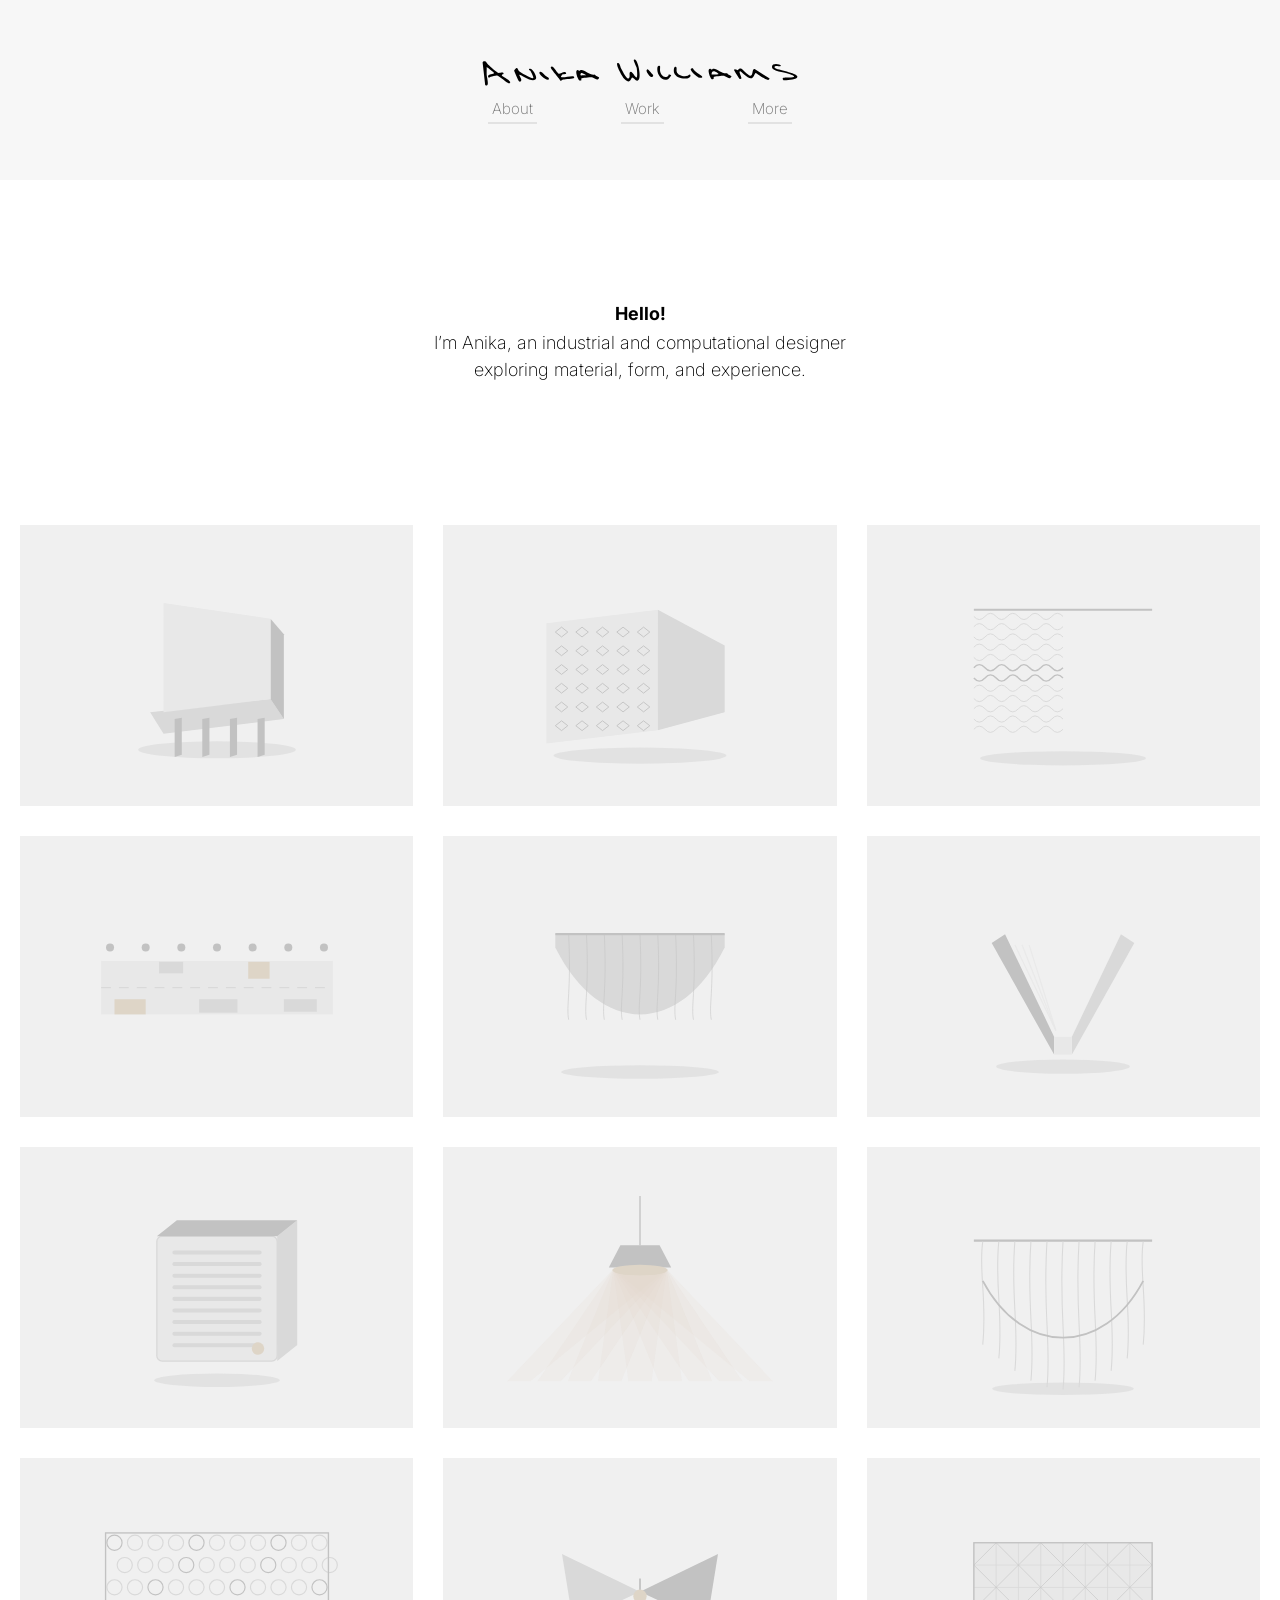
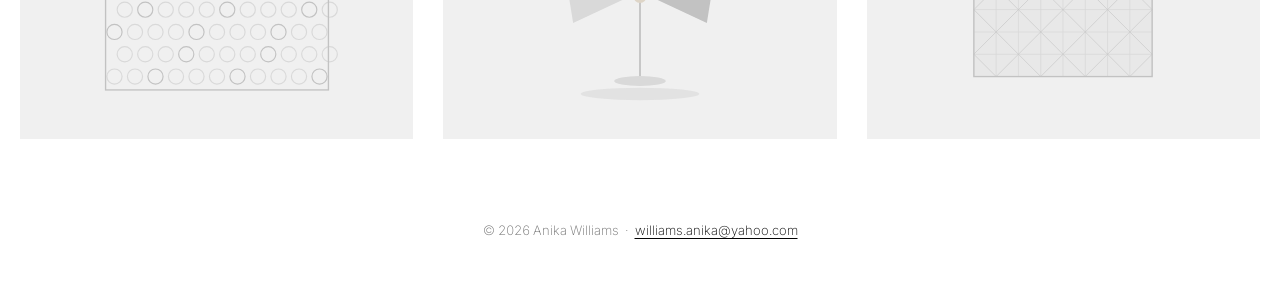
==== work-page/index.html @ f15adb22 "Baseline: portfolio, layout study, shared agent notes work-page/  the portfolio: home, work, about, " ====
<!doctype html>
<html lang="en-US">
<head>
<meta charset="utf-8">
<meta name="viewport" content="width=device-width, initial-scale=1">
<title>Anika Williams — Industrial &amp; Computational Designer</title>
<meta name="description" content="Industrial and computational design by Anika Williams — folded sheet metal, auxetic structures, textile formwork and cast material studies.">
<link rel="canonical" href="https://anikawilliams.com/">
<meta property="og:title" content="Anika Williams — Industrial &amp; Computational Designer">
<meta property="og:description" content="Industrial and computational design exploring material, form, and experience.">
<meta property="og:url" content="https://anikawilliams.com/">
<meta property="og:type" content="website">
<meta name="twitter:card" content="summary">
<link rel="icon" href="data:image/svg+xml,%3Csvg xmlns='http://www.w3.org/2000/svg' viewBox='0 0 32 32'%3E%3Crect width='32' height='32' fill='%23F7F7F7'/%3E%3Ctext x='16' y='22' font-family='Helvetica,Arial' font-size='16' font-weight='200' text-anchor='middle' fill='%23020202'%3EA%3C/text%3E%3C/svg%3E">
<link rel="preconnect" href="https://fonts.googleapis.com">
<link rel="preconnect" href="https://fonts.gstatic.com" crossorigin>
<link rel="stylesheet" href="https://fonts.googleapis.com/css2?family=Inter:wght@200;500;700;900&display=swap">
<link rel="stylesheet" href="styles.css">
</head>
<body>

<a class="skip" href="#doc">Skip to content</a>

<header class="masthead">
  <a class="wordmark" href="index.html"><img src="assets/anika-williams-handwritten.svg" alt="Anika Williams" width="610" height="56" decoding="async"></a>
  <nav class="mainnav" aria-label="Primary">
    <a href="about.html">About</a>
    <a href="work.html">Work</a>
    <a href="more.html">More</a>
  </nav>
</header>

<main id="doc" tabindex="-1">
  <h1 class="vh">Anika Williams — industrial and computational designer</h1>

  <section class="home-intro">
    <p class="greeting">Hello!</p>
    <p>I&rsquo;m Anika, an industrial and computational designer exploring
       material, form, and experience.</p>
  </section>

  <!-- Tile art is generated placeholder geometry, so alt is empty by design:
       it depicts nothing real. When real photography lands, write alt that
       describes the photograph and drop the aria-label on the link. -->
  <ul class="grid" id="work" role="list">

    <li class="tile"><figure>
      <a href="project.html?p=sheet-metal-chair" aria-label="Sheet Metal Chair — Furniture">
        <img src="assets/sheet-metal-chair.svg" alt="" width="884" height="630" decoding="async">
      </a>
      <figcaption><h2 class="t">Sheet Metal Chair</h2><span class="c">Furniture</span></figcaption>
    </figure></li>

    <li class="tile"><figure>
      <a href="project.html?p=deployable-chair" aria-label="Deployable Chair — Thesis">
        <img src="assets/deployable-chair.svg" alt="" width="884" height="630" decoding="async">
      </a>
      <figcaption><h2 class="t">Deployable Chair</h2><span class="c">Thesis</span></figcaption>
    </figure></li>

    <li class="tile"><figure>
      <a href="project.html?p=wave-bend-chair" aria-label="Wave Bend Chair — Material study">
        <img src="assets/wave-bend-chair.svg" alt="" width="884" height="630" decoding="async">
      </a>
      <figcaption><h2 class="t">Wave Bend Chair</h2><span class="c">Material study</span></figcaption>
    </figure></li>

    <li class="tile"><figure>
      <a href="project.html?p=g-street" aria-label="G Street Installation — Urban research">
        <img src="assets/g-street.svg" alt="" width="884" height="630" loading="lazy" decoding="async">
      </a>
      <figcaption><h2 class="t">G Street Installation</h2><span class="c">Urban research</span></figcaption>
    </figure></li>

    <li class="tile"><figure>
      <a href="project.html?p=tensile-casting" aria-label="Tensile Textile Casting — Material study">
        <img src="assets/tensile-casting.svg" alt="" width="884" height="630" loading="lazy" decoding="async">
      </a>
      <figcaption><h2 class="t">Tensile Textile Casting</h2><span class="c">Material study</span></figcaption>
    </figure></li>

    <li class="tile"><figure>
      <a href="project.html?p=magazine-holder" aria-label="Magazine Holder — Object">
        <img src="assets/magazine-holder.svg" alt="" width="884" height="630" loading="lazy" decoding="async">
      </a>
      <figcaption><h2 class="t">Magazine Holder</h2><span class="c">Object</span></figcaption>
    </figure></li>

    <li class="tile"><figure>
      <a href="project.html?p=amplifier-case" aria-label="Amplifier Case — Product">
        <img src="assets/amplifier-case.svg" alt="" width="884" height="630" loading="lazy" decoding="async">
      </a>
      <figcaption><h2 class="t">Amplifier Case</h2><span class="c">Product</span></figcaption>
    </figure></li>

    <li class="tile"><figure>
      <a href="project.html?p=san-giovanni" aria-label="San Giovanni Lighting — Lighting">
        <img src="assets/san-giovanni.svg" alt="" width="884" height="630" loading="lazy" decoding="async">
      </a>
      <figcaption><h2 class="t">San Giovanni Lighting</h2><span class="c">Lighting</span></figcaption>
    </figure></li>

    <li class="tile"><figure>
      <a href="project.html?p=textile-formwork" aria-label="Textile Formwork — Material study">
        <img src="assets/textile-formwork.svg" alt="" width="884" height="630" loading="lazy" decoding="async">
      </a>
      <figcaption><h2 class="t">Textile Formwork</h2><span class="c">Material study</span></figcaption>
    </figure></li>

    <li class="tile"><figure>
      <a href="project.html?p=lattice" aria-label="Lattice — Computational">
        <img src="assets/lattice.svg" alt="" width="884" height="630" loading="lazy" decoding="async">
      </a>
      <figcaption><h2 class="t">Lattice</h2><span class="c">Computational</span></figcaption>
    </figure></li>

    <li class="tile"><figure>
      <a href="project.html?p=butterfly-lamp" aria-label="Butterfly Lamp — Lighting">
        <img src="assets/butterfly-lamp.svg" alt="" width="884" height="630" loading="lazy" decoding="async">
      </a>
      <figcaption><h2 class="t">Butterfly Lamp</h2><span class="c">Lighting</span></figcaption>
    </figure></li>

    <li class="tile"><figure>
      <a href="project.html?p=origami" aria-label="Origami Studies — Folding">
        <img src="assets/origami.svg" alt="" width="884" height="630" loading="lazy" decoding="async">
      </a>
      <figcaption><h2 class="t">Origami Studies</h2><span class="c">Folding</span></figcaption>
    </figure></li>

  </ul>
</main>

<footer class="foot">
  <p>&copy; 2026 Anika Williams &nbsp;·&nbsp; <a href="mailto:williams.anika@yahoo.com">williams.anika@yahoo.com</a></p>
</footer>

</body>
</html>
---- work-page/styles.css ----
/* ===========================================================
   Anika Williams — portfolio styles.
   Covers the work index, the about page, project/more/404.
   Geometry and type are reproduced from live measurement of
   the reference site; markup and styles are written from scratch.

   Two grids are in play, and they are not the same:
     work index — 3 columns, 30px gutter, tiles at 1.4:1
     about      — 6 columns, 20px gutter
   =========================================================== */

:root {
  --band:        #F7F7F7;
  --page:        #FFFFFF;
  --ink:         #020202;
  --ink-body:    #292A2C;   /* measured body/heading colour, rgb(41,42,44) */

  /* Reference measures #727272, which is 4.49:1 on the band — just under
     WCAG AA. #707070 is 4.62:1 and visually indistinguishable at 15px.
     This is the ONE deliberate deviation from the measured reference. */
  --ink-idle:    #707070;

  --rule-idle:   #E2E2E2;   /* measured: 2px solid rgb(226,226,226) */
  --tile-ground: #F0F0F0;

  /* 0.58 is the floor at which white 14px text clears 4.5:1 over the
     lightest tile ground (#F0F0F0). Do not lighten without re-checking. */
  --veil:        rgba(24, 24, 24, 0.58);
  --veil-ink:    #FFFFFF;

  --band-h:      180px;
  --gutter:      30px;
  --margin:      20px;
  --mark-w:      318px;     /* signature width; height follows at 10.82:1 */
  --ratio:       1.4;       /* measured 441.59 x 315.42 = 1.4000 exactly */

  --font: neue-haas-unica, Inter, "Helvetica Neue", Helvetica, Arial, sans-serif;

  --ease: cubic-bezier(0.165, 0.84, 0.44, 1);   /* ease-out-quart */
  --dur:  0.3s;

  --z-skip: 100;

  color-scheme: light;
}

* { box-sizing: border-box; }

html { -webkit-text-size-adjust: 100%; }

body {
  margin: 0;
  background: var(--page);
  color: var(--ink);
  font-family: var(--font);
  font-weight: 200;
  -webkit-font-smoothing: antialiased;
  -moz-osx-font-smoothing: grayscale;
}

.vh {
  position: absolute;
  width: 1px; height: 1px;
  margin: -1px; padding: 0; border: 0;
  overflow: hidden;
  clip-path: inset(50%);
  white-space: nowrap;
}

.skip {
  position: absolute;
  left: -9999px;
  z-index: var(--z-skip);
  padding: 0.75rem 1rem;
  background: var(--ink);
  color: #FFF;
  font-size: 14px;
}
.skip:focus { left: var(--margin); top: var(--margin); }

a:focus-visible,
button:focus-visible {
  outline: 2px solid var(--ink);
  outline-offset: 3px;
}
.skip:focus-visible { outline: 2px solid #FFF; outline-offset: -6px; }

/* ---------- masthead ---------- */

.masthead {
  height: var(--band-h);
  background: var(--band);
  /* 58 not 64: the cropped signature stands 29.4px tall against the old
     wordmark's 23, so the top padding gives back the difference and the nav
     stays on the y it was measured at. */
  padding: 58px var(--margin) 0;
  text-align: center;
}

/* Handwritten signature. The source file ships a 0 830 864 60 viewBox whose
   ink only spans x 42.6-647.0 — 43 units of padding on the left against 217
   on the right. A box centred on the page therefore looked ~41px off to the
   left. The local copy is cropped to the ink (viewBox 39.63 833.36 610.41
   56.43, ratio 10.82), so centring the box now centres the signature.
   -uncropped.svg keeps the file exactly as fetched.

   The width constraint lives on the link, not the image: an inline-block
   shrink-wraps to its content's *intrinsic* width and a min()/percentage on
   the child never feeds back into that, which left a full-width link holding
   a narrower image, off-centre inside it. */
.wordmark {
  display: inline-block;
  width: min(var(--mark-w), 100%);
  /* If the SVG fails to load, the alt text is what renders. Without these it
     fell back to default link blue at the UA's default size and overflowed
     the box. */
  color: var(--ink);
  font-size: 20px;
  font-weight: 200;
  letter-spacing: 1.5px;
  text-decoration: none;
  transition: opacity var(--dur) var(--ease);
}
.wordmark img {
  display: block;
  width: 100%;
  height: auto;
}
.wordmark:hover { opacity: 0.62; }

.mainnav {
  /* 7 not 10: the links carry 3px of top padding to reach a 24px target,
     so the text still lands on its measured y. */
  margin-top: 7px;
  display: flex;
  flex-wrap: wrap;
  justify-content: center;
  gap: 12px 84px;
}

.mainnav a {
  display: inline-block;
  padding: 3px 4px 6px;   /* 24px tall — WCAG 2.5.8 minimum target */
  font-size: 15px;
  font-weight: 200;
  line-height: 1;
  color: var(--ink-idle);
  text-decoration: none;
  border-bottom: 2px solid var(--rule-idle);
  transition: color var(--dur) var(--ease),
              border-color var(--dur) var(--ease);
}
.mainnav a:hover { color: var(--ink); border-bottom-color: var(--ink-idle); }
.mainnav a[aria-current="page"] {
  color: var(--ink);
  border-bottom-color: var(--ink);
}

/* ---------- grid ---------- */

.grid {
  display: grid;
  grid-template-columns: repeat(3, 1fr);
  gap: var(--gutter);
  max-width: 2200px;
  margin: 0 auto;
  padding: var(--gutter) var(--margin);
  list-style: none;
}

@media (max-width: 1023.98px) { .grid { grid-template-columns: repeat(2, 1fr); } }
@media (max-width: 639.98px)  {
  .grid { grid-template-columns: 1fr; }
  .masthead { height: auto; padding-top: 48px; padding-bottom: 36px; }
  .mainnav { gap: 40px; }
}

.tile figure {
  position: relative;
  margin: 0;
}

.tile a {
  display: block;
  position: relative;
  overflow: hidden;
  aspect-ratio: var(--ratio);
  background: var(--tile-ground);
  text-decoration: none;
}

.tile img {
  display: block;
  width: 100%;
  height: 100%;
  object-fit: cover;
  transform: scale(1);
  transition: transform 0.62s var(--ease);
}

.tile figure:hover img,
.tile a:focus-visible img { transform: scale(1.045); }

/* Caption is a sibling of the link (valid <figure> content model), laid
   over it. pointer-events:none keeps the whole tile clickable. */
.tile figcaption {
  position: absolute;
  inset: 0;
  display: flex;
  flex-direction: column;
  align-items: center;
  justify-content: center;
  gap: 6px;
  padding: 1.25rem;
  text-align: center;
  overflow: hidden;
  background: var(--veil);
  color: var(--veil-ink);
  opacity: 0;
  pointer-events: none;
  transition: opacity var(--dur) var(--ease);
}

.tile figure:hover figcaption,
.tile a:focus-visible + figcaption { opacity: 1; }

.tile .t,
.tile .c {
  transform: translateY(30px);
  transition: transform var(--dur) var(--ease);
}
.tile figure:hover .t,
.tile figure:hover .c,
.tile a:focus-visible + figcaption .t,
.tile a:focus-visible + figcaption .c { transform: none; }

.tile .t {
  margin: 0;
  font-size: 21px;
  font-weight: 200;
  line-height: 1.15;
  letter-spacing: 0.4px;
  text-wrap: balance;
}
/* Full white, separated from the title by size not opacity — dimming it
   was what pushed contrast under the floor. */
.tile .c {
  font-size: 14px;
  font-weight: 200;
  line-height: 1.3;
  color: var(--veil-ink);
}

/* ---------- captions must not depend on hover alone ----------
   Two triggers. (hover:none) covers touch, but a hybrid laptop reports
   hover:hover and never matches it, and a narrow desktop window collapses
   the grid to one column while the names stay locked behind a pointer.
   Either way the visitor gets unlabelled grey rectangles, so coarse pointers
   and narrow viewports both fall back to static captions. */

@media (hover: none), (pointer: coarse), (max-width: 639.98px) {
  .tile figcaption {
    position: static;
    opacity: 1;
    background: none;
    color: var(--ink);
    align-items: flex-start;
    text-align: left;
    padding: 10px 2px 0;
    gap: 2px;
  }
  .tile .t, .tile .c { transform: none; }
  .tile .t { font-size: 17px; }
  .tile .c { font-size: 13px; color: var(--ink-idle); }
  .tile img { transform: none; }
}

/* ---------- more ----------
   A dense image wall under titled sections. Measured from the reference:
   H1 53px/900 on a 66px line, section H2s 32px/900 on 40px, body 18px/200
   on 27px, all at x=146 while the wall runs full width from x=20. Four
   columns of 359px on a 20px gutter — which is exactly what columns:4 with
   a 20px gap yields at 1536.

   CSS multi-column, not a JS masonry: variable-height images pack without
   script, and with no JS there is nothing to fail. The trade is that reading
   order runs down each column rather than across, which is acceptable for
   decorative art carrying empty alt. */

.more {
  padding: 50px var(--margin) 0;
  max-width: 2200px;       /* matches .grid and .about; was uncapped */
  margin-inline: auto;
}

.more-copy { margin-left: 126px; }   /* text at x=146 against the wall's x=20 */

/* The cap belongs on the paragraph: on the container it resolved against the
   inherited 16px, so "72ch" was really about 64 characters of 18px text. */
.more p { max-width: 68ch; }

.more h1 {
  margin: 0 0 4px;
  font-size: 53px;
  font-weight: 900;
  line-height: 66px;
  letter-spacing: -0.01em;
  text-transform: uppercase;
  color: var(--ink-body);
}
.more h2 {
  margin: 0 0 13px;
  font-size: 32px;
  font-weight: 900;
  line-height: 40px;
  color: var(--ink-body);
}
.more p {
  margin: 0;
  font-size: 18px;
  font-weight: 200;
  line-height: 27px;
  color: var(--ink-body);
  text-wrap: pretty;
}

.more section { margin-top: 71px; }

/* Columns are packed at build time, not by the browser.

   CSS multi-column balanced this badly: 12 unbreakable items whose heights
   vary 4.3:1, spread over 4 columns, is only ~3 items each — too few to even
   out. Measured ragged bottoms of 260-550px per wall, worsening to 1141px at
   3440px wide.

   Every image height is columnWidth / ratio, and all columns share a width,
   so a column's height is proportional to the sum of 1/ratio of its items.
   That sum is known before the page is written, so the generator greedily
   packs each item into the shortest column. The balance then holds at every
   viewport width rather than being re-guessed per layout.

   Column counts step 4 -> 2 -> 1 so the flex rows always divide evenly; at
   3 the fourth column would wrap alone as an orphan. */

.more-wall {
  display: flex;
  flex-wrap: wrap;
  gap: 0 20px;
  margin: 40px 0 0;
  padding: 0;
  list-style: none;
}
.more-wall .col {
  flex: 1 1 calc(25% - 15px);
  min-width: 0;
  display: flex;
  flex-direction: column;
  gap: 20px;
  margin-bottom: 20px;
}
.more-wall img {
  display: block;
  width: 100%;
  height: auto;            /* load-bearing: width/height attrs would pin it */
  background: var(--tile-ground);
}

@media (max-width: 1279.98px) {
  .more-copy { margin-left: 80px; }
}
@media (max-width: 899.98px) {
  .more-wall .col { flex-basis: calc(50% - 10px); }
  .more-copy { margin-left: 0; }
}
@media (max-width: 639.98px) {
  .more { padding-top: 36px; }
  .more-wall { margin-top: 28px; }
  .more section { margin-top: 48px; }
  .more h1 { font-size: 38px; line-height: 46px; }
  .more h2 { font-size: 27px; line-height: 34px; }
}
@media (max-width: 479.98px) {
  .more-wall .col { flex-basis: 100%; }
}

/* ---------- home ----------
   A centred intro sitting between the band and the grid. Measured from the
   reference: greeting 18px/700 on a 30px line, body 18px/200 on 27px, block
   426px wide, first baseline 119px below the band, tiles starting at 522. */

/* 466 not 426: box-sizing is border-box, so the 20px of horizontal padding
   comes out of max-width. 466 - 40 leaves the 426px measure the reference
   uses, which is what keeps the description to two lines. */
.home-intro {
  max-width: 466px;
  margin: 0 auto 112px;
  padding: 119px var(--margin) 0;
  text-align: center;
}
.home-intro .greeting {
  margin: 0;
  font-size: 18px;
  font-weight: 700;
  line-height: 30px;
  color: #000;
}
.home-intro p {
  margin: 0;
  font-size: 18px;
  font-weight: 200;
  line-height: 27px;
  color: #000;
  text-wrap: pretty;
}

@media (max-width: 639.98px) {
  .home-intro { padding-top: 64px; margin-bottom: 56px; }
}

/* ---------- about ----------
   Six-column grid on a 20px gutter (the about page uses 20, not the 30
   the work grid uses). At 1440 this yields 216.67px columns, which puts
   the portrait at x=20 and the text column at x=730 — both measured
   from the reference. */

.about {
  display: grid;
  grid-template-columns: repeat(6, 1fr);
  gap: 20px;
  max-width: 2200px;
  margin: 0 auto;
  padding: 86px var(--margin) 0;
  align-content: start;
}

.about-portrait {
  grid-column: 1 / span 2;
  margin: 0;
  aspect-ratio: 1;
  overflow: hidden;
  background: var(--tile-ground);
}
.about-portrait img { width: 100%; height: 100%; object-fit: cover; display: block; }

.about-intro { grid-column: 4 / span 2; }

.about-intro h1 {
  margin: 0 0 26px;
  font-size: 32px;
  font-weight: 900;
  line-height: 40px;
  letter-spacing: -0.005em;
  color: var(--ink-body);
  /* no text-wrap:balance — the line break here is authored with <br> */
}

.about-intro p,
.about-sec p,
.about-sec li {
  font-size: 18px;
  font-weight: 200;
  line-height: 27px;
  color: var(--ink-body);
  text-wrap: pretty;
}
/* Caps the measure at wide viewports the same way .rows > li does. Without
   it the intro ran to 70 characters per line at 2400px. */
.about-intro p { margin: 0 0 27px; max-width: 62ch; }
.about-intro p:last-child { margin-bottom: 0; }

/* three-up photo strip, 3:2, same 20px gutter */
.about-strip {
  grid-column: 1 / -1;
  display: grid;
  grid-template-columns: repeat(3, 1fr);
  gap: 20px;
  margin: 46px 0 0;
  padding: 0;
  list-style: none;
}
/* height:auto is load-bearing — the width/height attributes (kept for CLS)
   otherwise give the element a definite height and aspect-ratio is ignored. */
.about-strip img {
  width: 100%;
  height: auto;
  aspect-ratio: 1.5;
  object-fit: cover;
  display: block;
  background: var(--tile-ground);
}

/* stacked sections below the strip */
.about-sec { grid-column: 1 / -1; margin-top: 72px; }
.about-sec > h2 {
  margin: 0 0 22px;
  font-size: 32px;
  font-weight: 900;
  line-height: 40px;
  color: var(--ink-body);
}

/* Reference indents section content one column in from its heading. */
.about-sec .rows {
  display: grid;
  gap: 26px;
  margin: 0 0 0 calc((100% - 5 * 20px) / 6 + 20px);
  padding: 0;
  list-style: none;
}
.about-sec .rows > li { max-width: 62ch; }
.about-sec .rows h3 {
  margin: 0 0 4px;
  font-size: 18px;
  font-weight: 500;
  line-height: 27px;
  color: var(--ink-body);
}
.about-sec .rows p { margin: 0; }
.about-sec .when {
  display: block;
  font-size: 14px;
  letter-spacing: 1.4px;
  text-transform: uppercase;
  color: var(--ink-idle);
  margin-bottom: 6px;
  font-variant-numeric: tabular-nums;
}

/* skills / interests / currently-learning triple */
.about-triple {
  grid-column: 1 / -1;
  display: grid;
  grid-template-columns: repeat(3, 1fr);
  grid-template-rows: auto auto;
  gap: 20px;
  margin-top: 72px;
}
/* Subgrid derives the heading-row height from the tallest heading, so all
   three lists share a baseline. This replaced a hard-coded min-height of two
   lines, which silently broke whenever the webfont was unavailable and
   "Currently learning more about" wrapped to three lines instead of two. */
.about-triple > section {
  display: grid;
  grid-row: span 2;
  grid-template-rows: subgrid;
  row-gap: 22px;
}
.about-triple h2 {
  margin: 0;
  font-size: 32px;
  font-weight: 900;
  line-height: 40px;
  color: var(--ink-body);
  text-wrap: balance;
}
.about-triple ul { margin: 0; padding: 0; list-style: none; }
.about-triple li { margin-bottom: 4px; }

.about-contact { grid-column: 1 / -1; margin: 72px 0 0; }
.about-contact h2 {
  margin: 0 0 14px;
  font-size: 32px;
  font-weight: 900;
  line-height: 40px;
  color: var(--ink-body);
  text-wrap: balance;
}
.about-contact p { margin: 0; }
.about-contact a {
  font-size: 18px;
  font-weight: 200;
  color: var(--ink-body);
  text-decoration: underline;
  text-underline-offset: 4px;
  /* an email address is one unbreakable token; without this it forced
     horizontal scroll below ~278px */
  overflow-wrap: break-word;
}
.about-contact a:hover { text-decoration-thickness: 2px; }

/* Mockup marker for unfilled rows. The chip is only half of the signal —
   each marker also carries visually-hidden "Placeholder:" text, because a
   background colour says nothing to a screen reader and disappears entirely
   in print and in forced-colors. Both of those are re-drawn below. */
.todo {
  background: #FFF3D6;
  box-shadow: 0 0 0 1px #E3CE9A;
  padding: 1px 5px;
  font-style: normal;
  /* the inherited #707070 is only 4.49:1 on this chip; 6.2:1 here */
  color: #5A5A5A;
}

/* The reference's 2-column intro reads at a comfortable 47 characters per
   line at 1440, but the same span yields only 31 at 1024 — narrower than the
   tablet layout beneath it, so widening the viewport used to shrink the text.
   The 2-column form is held for wide viewports only; every step down now
   widens the measure instead of narrowing it. */
@media (max-width: 1359.98px) {
  .about-portrait { grid-column: 1 / span 3; }
  .about-intro    { grid-column: 4 / span 3; }
}
@media (max-width: 1023.98px) {
  .about-triple   { grid-template-columns: repeat(2, 1fr); gap: 44px 20px; }
}
@media (max-width: 900px) {
  .about { padding-top: 48px; }
  .about-portrait { grid-column: 1 / -1; aspect-ratio: 16 / 10; }
  .about-intro    { grid-column: 1 / -1; margin-top: 30px; }
}
@media (max-width: 639.98px) {
  .about { padding-top: 40px; }
  .about-portrait { aspect-ratio: 4 / 3; }
  .about-intro h1 { font-size: 27px; line-height: 34px; }
  .about-strip    { grid-template-columns: 1fr; margin-top: 34px; }
  .about-triple   { grid-template-columns: 1fr; gap: 40px; margin-top: 52px; }
  .about-triple > section { display: block; }   /* single column: subgrid is moot */
  .about-sec      { margin-top: 52px; }
  .about-contact  { margin-top: 52px; }
  .about-sec .rows { margin-left: 0; }
  .about-sec > h2, .about-triple h2, .about-contact h2 { font-size: 27px; line-height: 34px; }
}

/* ---------- sub-pages ---------- */

.sheet {
  max-width: 62ch;
  margin: 0 auto;
  padding: clamp(48px, 8vw, 96px) var(--margin) 64px;
}
.sheet h1 {
  margin: 0 0 20px;
  font-size: clamp(28px, 5vw, 44px);
  font-weight: 200;
  line-height: 1.05;
  letter-spacing: -0.01em;
  text-wrap: balance;
}
.sheet p {
  margin: 0 0 16px;
  font-size: 16px;
  line-height: 1.65;
  color: #3A3A3A;
  text-wrap: pretty;
}
.sheet .meta {
  font-size: 13px;
  letter-spacing: 1.6px;
  text-transform: uppercase;
  color: var(--ink-idle);
  margin-bottom: 28px;
}
.back {
  display: inline-block;
  margin-top: 20px;
  font-size: 14px;
  color: var(--ink);
  text-decoration: underline;
  text-underline-offset: 3px;
}

/* ---------- footer ---------- */

.foot {
  padding: 40px var(--margin) 56px;
  text-align: center;
  font-size: 13px;
  font-weight: 200;
  color: var(--ink-idle);
  font-variant-numeric: tabular-nums;
}
.foot a {
  color: var(--ink);
  text-decoration: underline;
  text-underline-offset: 3px;
  text-decoration-thickness: 1px;
  overflow-wrap: break-word;
}
.foot a:hover { text-decoration-thickness: 2px; }

/* ---------- print ---------- */

@media print {
  .skip, .mainnav { display: none; }
  .masthead { height: auto; padding: 0 0 16pt; background: none; }
  .grid { grid-template-columns: repeat(2, 1fr); gap: 12pt; padding: 0; }
  .tile figcaption {
    position: static;
    opacity: 1;
    background: none;
    color: #000;
    padding: 4pt 0 0;
    text-align: left;
    align-items: flex-start;
  }
  .tile .t, .tile .c { transform: none; color: #000; }
  .tile a { break-inside: avoid; }

  /* about: one flowing column, no decorative imagery */
  .about { display: block; padding: 0; }
  .about-portrait, .about-strip { display: none; }
  .about-intro, .about-sec, .about-triple, .about-contact { margin-top: 18pt; }
  .about-triple { display: block; }
  .about-triple section { margin-bottom: 14pt; }
  .about-sec .rows { margin-left: 0; }
  .about-sec .rows > li { break-inside: avoid; }

  /* the chip's background is dropped by print; keep the marker visible */
  .todo { outline: 1px dashed #000; background: none; color: #000; }

  /* home intro carried its 119px screen padding into print */
  .home-intro { padding: 0 0 18pt; margin: 0; max-width: none; }
  .sheet { padding: 0; max-width: none; }
  .foot { padding: 12pt 0 0; }

  /* the wall is decorative; drop it as .about-strip is dropped, and take the
     screen indent off the copy so it does not print inset */
  .more { padding: 0; max-width: none; }
  .more-copy { margin-left: 0; }
  .more p { max-width: none; }
  .more-wall { display: none; }
  .more section { margin-top: 18pt; }
}

/* ---------- forced colors (Windows High Contrast) ---------- */

@media (forced-colors: active) {
  .masthead { border-bottom: 1px solid CanvasText; }
  .mainnav a { border-bottom-width: 1px; }
  /* colour is flattened by HCM, so mark the current page structurally */
  .mainnav a[aria-current="page"] { border-bottom-width: 4px; }
  .tile figcaption {
    background: Canvas;
    color: CanvasText;
    forced-color-adjust: none;
  }
  .tile a { border: 1px solid CanvasText; }

  /* images are exempt from forced-color-adjust, so a pale or failed one
     becomes an invisible box; a border keeps every frame readable, matching
     what .tile a already does */
  .more-wall img { border: 1px solid CanvasText; }

  /* HCM flattens background and box-shadow, so the chip vanishes; a real
     border survives and keeps placeholder rows distinguishable. */
  .todo {
    forced-color-adjust: none;
    border: 1px dashed CanvasText;
    background: Canvas;
    color: CanvasText;
  }
}

/* ---------- motion off ---------- */

@media (prefers-reduced-motion: reduce) {
  .wordmark, .mainnav a { transition: none; }
  .tile img,
  .tile figure:hover img,
  .tile a:focus-visible img { transform: none; transition: none; }
  .tile .t, .tile .c { transition: none; }
  .tile figcaption { transition: opacity 0.01ms; }
}
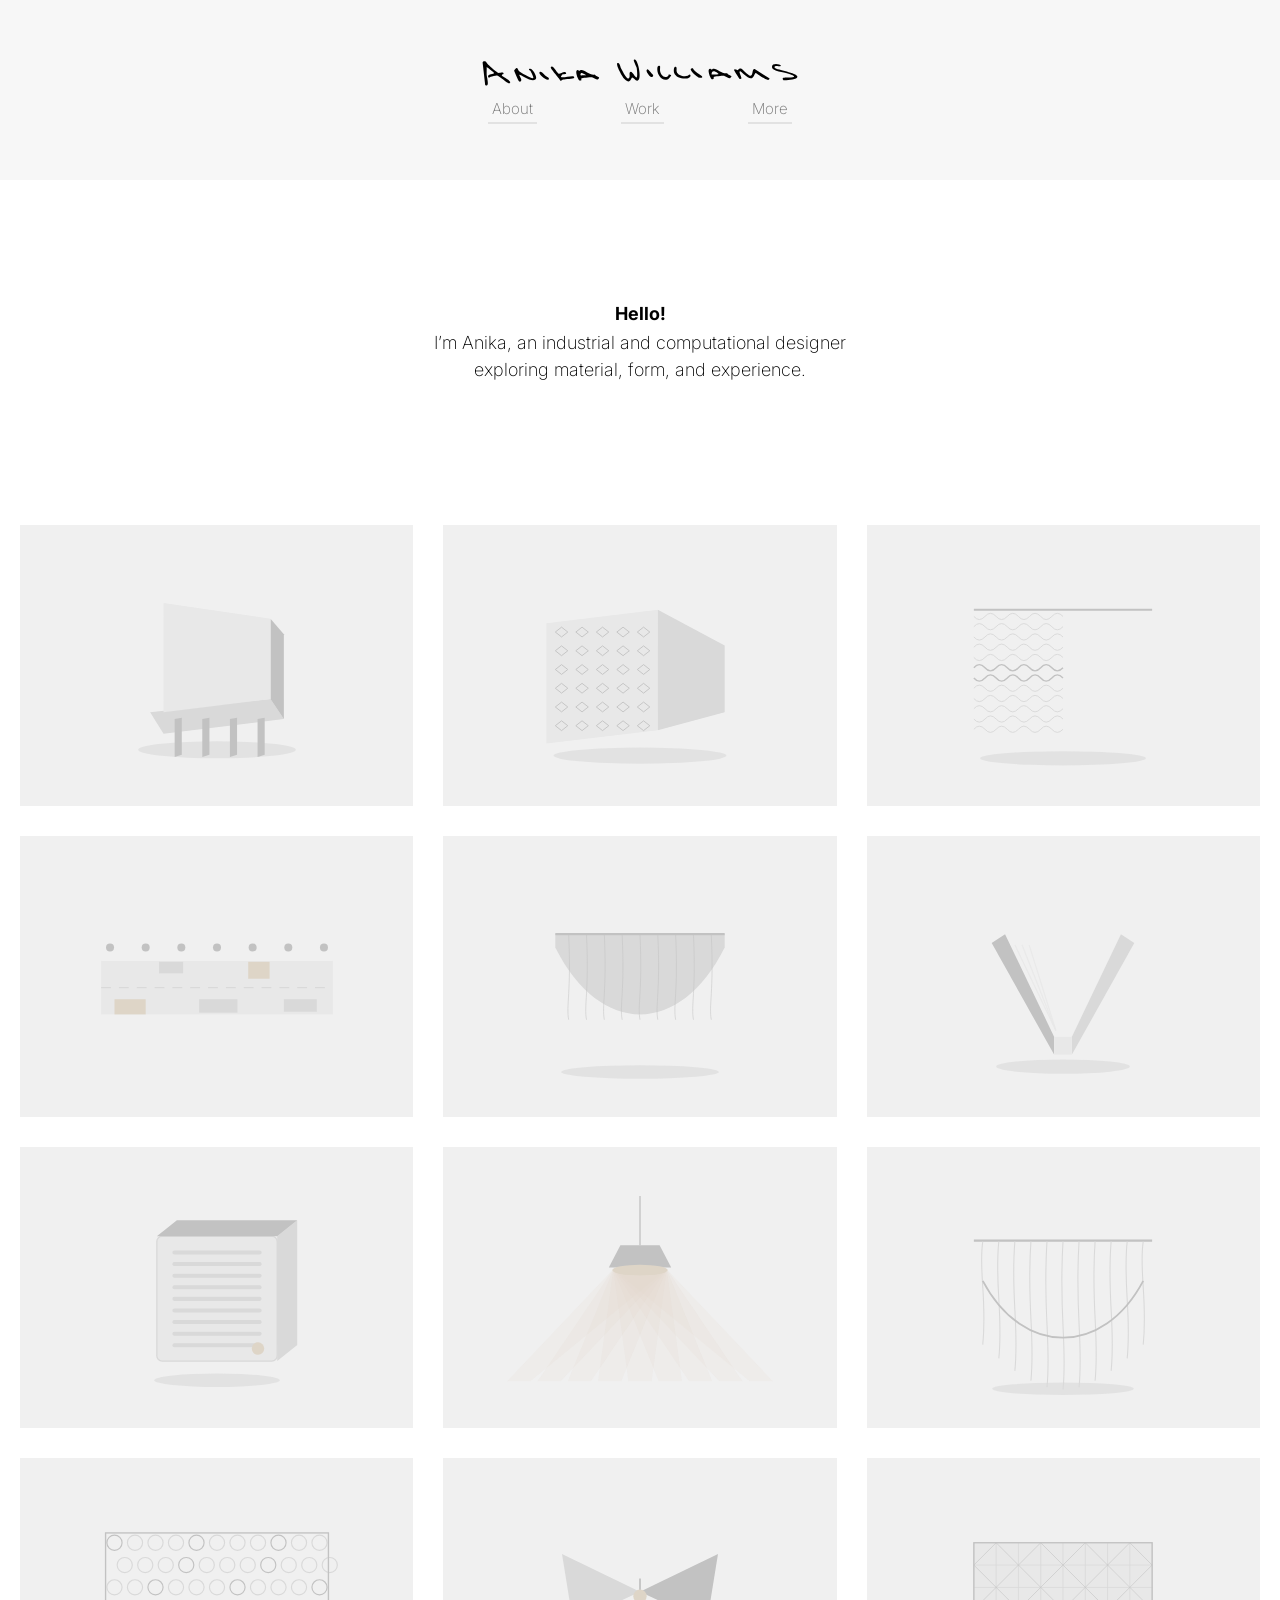
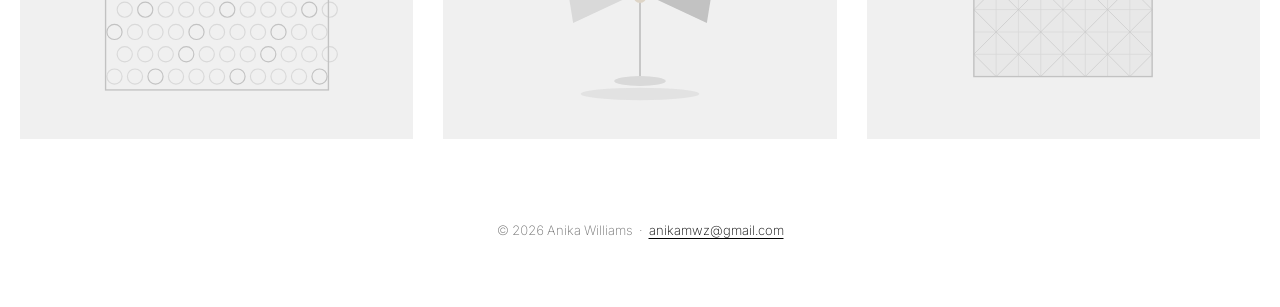
==== commit 9ef1e0cd: "Update contact address to anikamwz@gmail.com Replaces the previous address across all six pages, in " ====
--- a/work-page/index.html
+++ b/work-page/index.html
@@ -132,7 +132,7 @@
 </main>
 
 <footer class="foot">
-  <p>&copy; 2026 Anika Williams &nbsp;·&nbsp; <a href="mailto:williams.anika@yahoo.com">williams.anika@yahoo.com</a></p>
+  <p>&copy; 2026 Anika Williams &nbsp;·&nbsp; <a href="mailto:anikamwz@gmail.com">anikamwz@gmail.com</a></p>
 </footer>
 
 </body>
--- a/work-page/styles.css
+++ b/work-page/styles.css
@@ -440,7 +440,21 @@
   overflow: hidden;
   background: var(--tile-ground);
 }
-.about-portrait img { width: 100%; height: 100%; object-fit: cover; display: block; }
+/* The photograph is 804x1182 (0.68) going into a square slot, so cover crops
+   top and bottom. The face sits in the upper third, so the crop window is
+   biased upward — a centred crop cuts the top of the head.
+
+   Below the desktop breakpoint the slot goes full-width and stays PORTRAIT
+   (4:5). It was landscape while the art here was an abstract placeholder,
+   where shape did not matter; against a real portrait a 4:3 frame threw away
+   49% of the image height. 4:5 costs about 15%. */
+.about-portrait img {
+  width: 100%;
+  height: 100%;
+  object-fit: cover;
+  object-position: 50% 22%;
+  display: block;
+}
 
 .about-intro { grid-column: 4 / span 2; }
 
@@ -555,6 +569,18 @@
 }
 .about-triple ul { margin: 0; padding: 0; list-style: none; }
 .about-triple li { margin-bottom: 4px; }
+
+/* Skills carry a discipline plus the tools used for it. The tools sit on
+   their own line in the muted ink so the discipline stays the thing you
+   read first; sizes come from the existing scale rather than new values.
+   Only Skills uses this, so the other two columns are unaffected. */
+.about-triple .tools {
+  display: block;
+  font-size: 14px;
+  line-height: 21px;
+  color: var(--ink-idle);
+}
+.about-triple li:has(.tools) { margin-bottom: 14px; }
 
 .about-contact { grid-column: 1 / -1; margin: 72px 0 0; }
 .about-contact h2 {
@@ -605,12 +631,12 @@
 }
 @media (max-width: 900px) {
   .about { padding-top: 48px; }
-  .about-portrait { grid-column: 1 / -1; aspect-ratio: 16 / 10; }
+  .about-portrait { grid-column: 1 / -1; aspect-ratio: 4 / 5; }
   .about-intro    { grid-column: 1 / -1; margin-top: 30px; }
 }
 @media (max-width: 639.98px) {
   .about { padding-top: 40px; }
-  .about-portrait { aspect-ratio: 4 / 3; }
+  .about-portrait { aspect-ratio: 4 / 5; }
   .about-intro h1 { font-size: 27px; line-height: 34px; }
   .about-strip    { grid-template-columns: 1fr; margin-top: 34px; }
   .about-triple   { grid-template-columns: 1fr; gap: 40px; margin-top: 52px; }
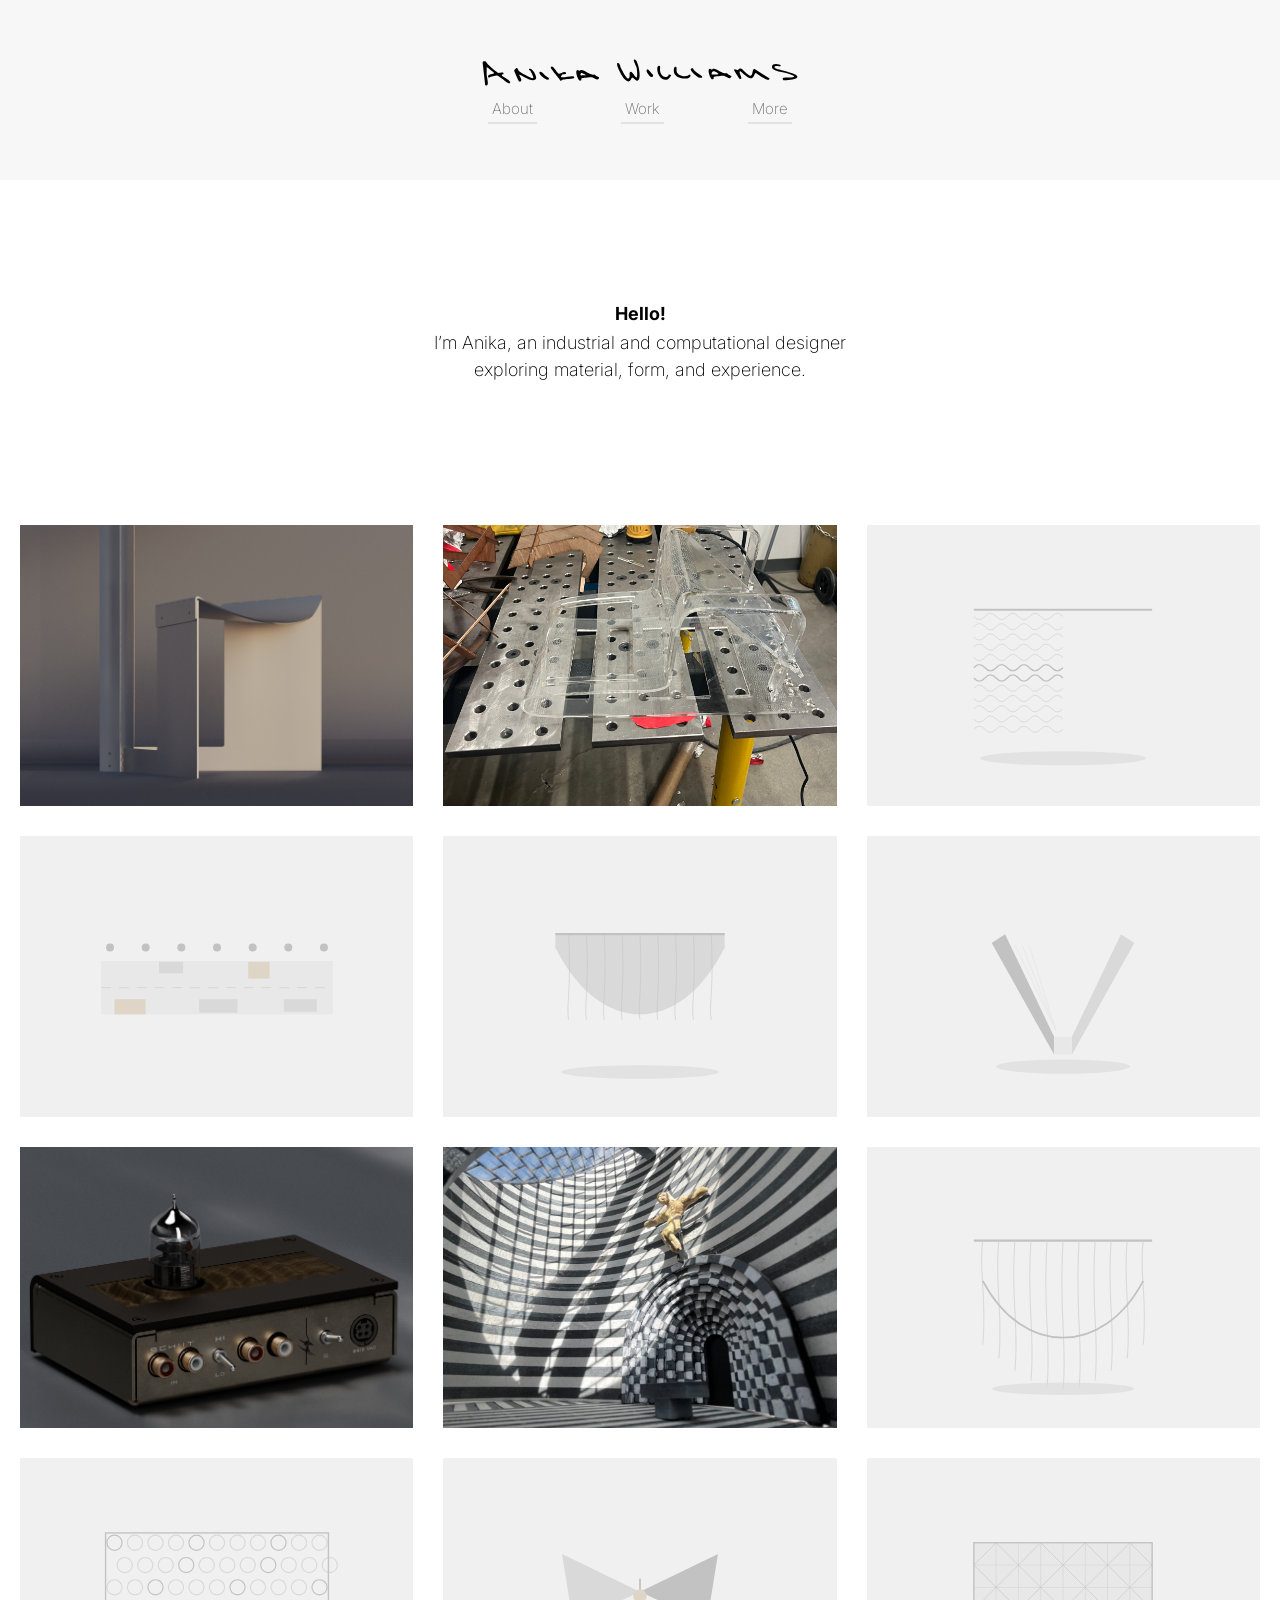
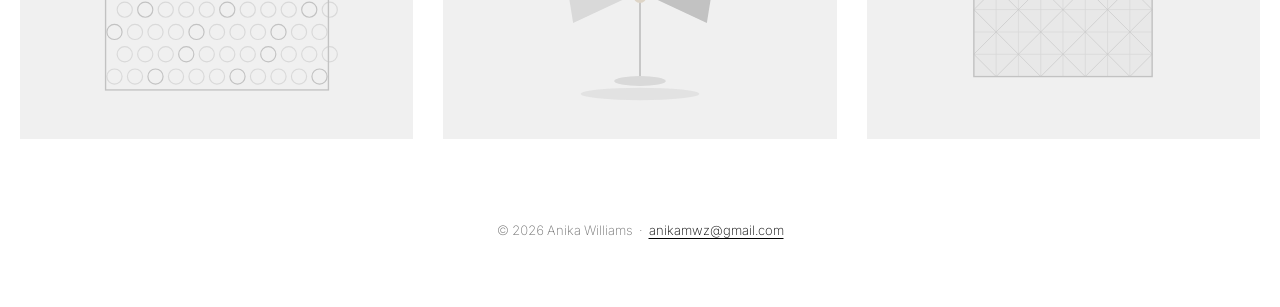
==== commit 59c86f6c: "feat: add first work-page hero images" ====
--- a/work-page/index.html
+++ b/work-page/index.html
@@ -39,21 +39,21 @@
        material, form, and experience.</p>
   </section>
 
-  <!-- Tile art is generated placeholder geometry, so alt is empty by design:
-       it depicts nothing real. When real photography lands, write alt that
-       describes the photograph and drop the aria-label on the link. -->
+  <!-- Source images use descriptive alt text. Generated placeholder tiles keep
+       empty alt text and an explicit link label until matching source imagery
+       is selected. -->
   <ul class="grid" id="work" role="list">
 
     <li class="tile"><figure>
-      <a href="project.html?p=sheet-metal-chair" aria-label="Sheet Metal Chair — Furniture">
-        <img src="assets/sheet-metal-chair.svg" alt="" width="884" height="630" decoding="async">
+      <a href="project.html?p=sheet-metal-chair">
+        <img class="hero-sheet-metal-chair" src="assets/heroes/sheet-metal-chair.jpg" alt="Steel chair with a curved seat and matching task light in a dark studio" width="1600" height="2286" decoding="async">
       </a>
       <figcaption><h2 class="t">Sheet Metal Chair</h2><span class="c">Furniture</span></figcaption>
     </figure></li>
 
     <li class="tile"><figure>
-      <a href="project.html?p=deployable-chair" aria-label="Deployable Chair — Thesis">
-        <img src="assets/deployable-chair.svg" alt="" width="884" height="630" decoding="async">
+      <a href="project.html?p=deployable-chair">
+        <img class="hero-deployable-chair" src="assets/heroes/deployable-chair.jpg" alt="Clear acrylic deployable-chair prototype on a fabrication table" width="4032" height="3024" decoding="async">
       </a>
       <figcaption><h2 class="t">Deployable Chair</h2><span class="c">Thesis</span></figcaption>
     </figure></li>
@@ -87,15 +87,15 @@
     </figure></li>
 
     <li class="tile"><figure>
-      <a href="project.html?p=amplifier-case" aria-label="Amplifier Case — Product">
-        <img src="assets/amplifier-case.svg" alt="" width="884" height="630" loading="lazy" decoding="async">
+      <a href="project.html?p=amplifier-case">
+        <img class="hero-amplifier-case" src="assets/heroes/amplifier-case.jpg" alt="Vacuum-tube amplifier case with a wood top panel and front controls" width="1600" height="1600" loading="lazy" decoding="async">
       </a>
       <figcaption><h2 class="t">Amplifier Case</h2><span class="c">Product</span></figcaption>
     </figure></li>
 
     <li class="tile"><figure>
-      <a href="project.html?p=san-giovanni" aria-label="San Giovanni Lighting — Lighting">
-        <img src="assets/san-giovanni.svg" alt="" width="884" height="630" loading="lazy" decoding="async">
+      <a href="project.html?p=san-giovanni">
+        <img class="hero-san-giovanni" src="assets/heroes/san-giovanni.png" alt="Black-and-white striped architectural model with a small gold figure" width="1200" height="1613" loading="lazy" decoding="async">
       </a>
       <figcaption><h2 class="t">San Giovanni Lighting</h2><span class="c">Lighting</span></figcaption>
     </figure></li>
--- a/work-page/styles.css
+++ b/work-page/styles.css
@@ -197,6 +197,14 @@
   transform: scale(1);
   transition: transform 0.62s var(--ease);
 }
+
+/* Selected source images are portrait or square. These crop positions keep
+   the finished object in the measured 1.403:1 tile frame without changing
+   the grid geometry. */
+.tile img.hero-sheet-metal-chair { object-position: 50% 78%; }
+.tile img.hero-deployable-chair  { object-position: 50% 72%; }
+.tile img.hero-amplifier-case    { object-position: 50% 62%; }
+.tile img.hero-san-giovanni      { object-position: 50% 55%; }
 
 .tile figure:hover img,
 .tile a:focus-visible img { transform: scale(1.045); }
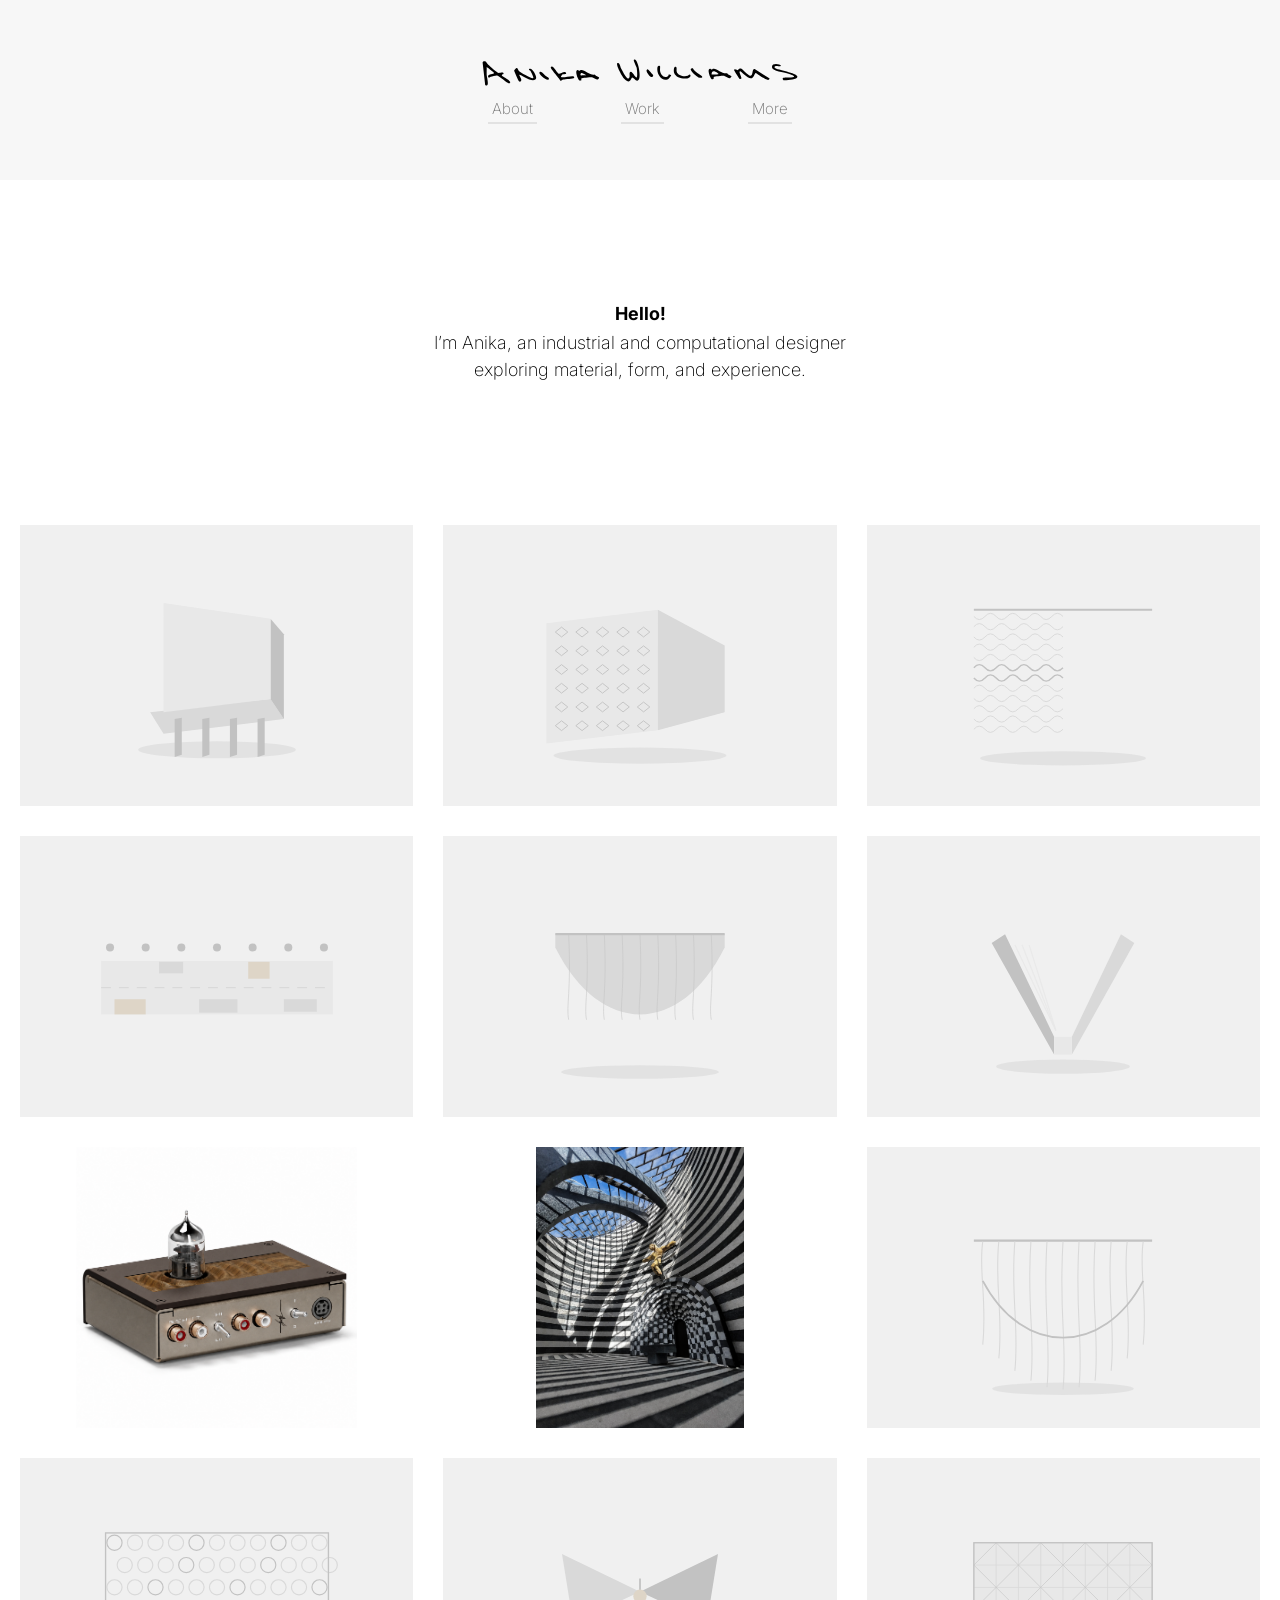
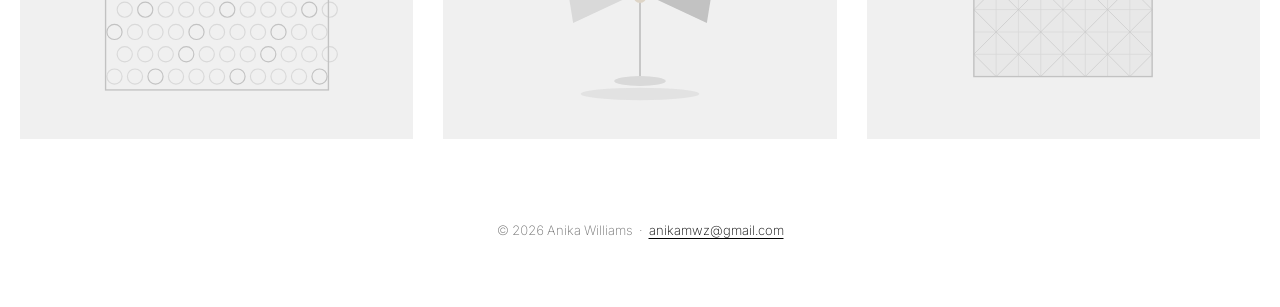
==== commit 4ff17740: "feat: replace work page hero images" ====
--- a/work-page/index.html
+++ b/work-page/index.html
@@ -45,15 +45,15 @@
   <ul class="grid" id="work" role="list">
 
     <li class="tile"><figure>
-      <a href="project.html?p=sheet-metal-chair">
-        <img class="hero-sheet-metal-chair" src="assets/heroes/sheet-metal-chair.jpg" alt="Steel chair with a curved seat and matching task light in a dark studio" width="1600" height="2286" decoding="async">
+      <a href="project.html?p=sheet-metal-chair" aria-label="Sheet Metal Chair — Furniture">
+        <img src="assets/sheet-metal-chair.svg" alt="" width="884" height="630" decoding="async">
       </a>
       <figcaption><h2 class="t">Sheet Metal Chair</h2><span class="c">Furniture</span></figcaption>
     </figure></li>
 
     <li class="tile"><figure>
-      <a href="project.html?p=deployable-chair">
-        <img class="hero-deployable-chair" src="assets/heroes/deployable-chair.jpg" alt="Clear acrylic deployable-chair prototype on a fabrication table" width="4032" height="3024" decoding="async">
+      <a href="project.html?p=deployable-chair" aria-label="Deployable Chair — Thesis">
+        <img src="assets/deployable-chair.svg" alt="" width="884" height="630" decoding="async">
       </a>
       <figcaption><h2 class="t">Deployable Chair</h2><span class="c">Thesis</span></figcaption>
     </figure></li>
@@ -88,14 +88,14 @@
 
     <li class="tile"><figure>
       <a href="project.html?p=amplifier-case">
-        <img class="hero-amplifier-case" src="assets/heroes/amplifier-case.jpg" alt="Vacuum-tube amplifier case with a wood top panel and front controls" width="1600" height="1600" loading="lazy" decoding="async">
+        <img class="hero-contain" src="assets/heroes/amplifier-case.png?v=20260827" alt="Vacuum-tube amplifier with a dark metal case, wood panel, and front controls" width="1254" height="1254" loading="lazy" decoding="async">
       </a>
       <figcaption><h2 class="t">Amplifier Case</h2><span class="c">Product</span></figcaption>
     </figure></li>
 
     <li class="tile"><figure>
       <a href="project.html?p=san-giovanni">
-        <img class="hero-san-giovanni" src="assets/heroes/san-giovanni.png" alt="Black-and-white striped architectural model with a small gold figure" width="1200" height="1613" loading="lazy" decoding="async">
+        <img class="hero-contain" src="assets/heroes/san-giovanni.png?v=20260827" alt="Black-and-white striped architectural model with a small gold figure" width="1081" height="1455" loading="lazy" decoding="async">
       </a>
       <figcaption><h2 class="t">San Giovanni Lighting</h2><span class="c">Lighting</span></figcaption>
     </figure></li>
--- a/work-page/styles.css
+++ b/work-page/styles.css
@@ -198,13 +198,12 @@
   transition: transform 0.62s var(--ease);
 }
 
-/* Selected source images are portrait or square. These crop positions keep
-   the finished object in the measured 1.403:1 tile frame without changing
-   the grid geometry. */
-.tile img.hero-sheet-metal-chair { object-position: 50% 78%; }
-.tile img.hero-deployable-chair  { object-position: 50% 72%; }
-.tile img.hero-amplifier-case    { object-position: 50% 62%; }
-.tile img.hero-san-giovanni      { object-position: 50% 55%; }
+/* Source images use the full measured frame. This prevents subject cropping. */
+.tile img.hero-contain {
+  object-fit: contain;
+  object-position: center;
+  background: #fff;
+}
 
 .tile figure:hover img,
 .tile a:focus-visible img { transform: scale(1.045); }
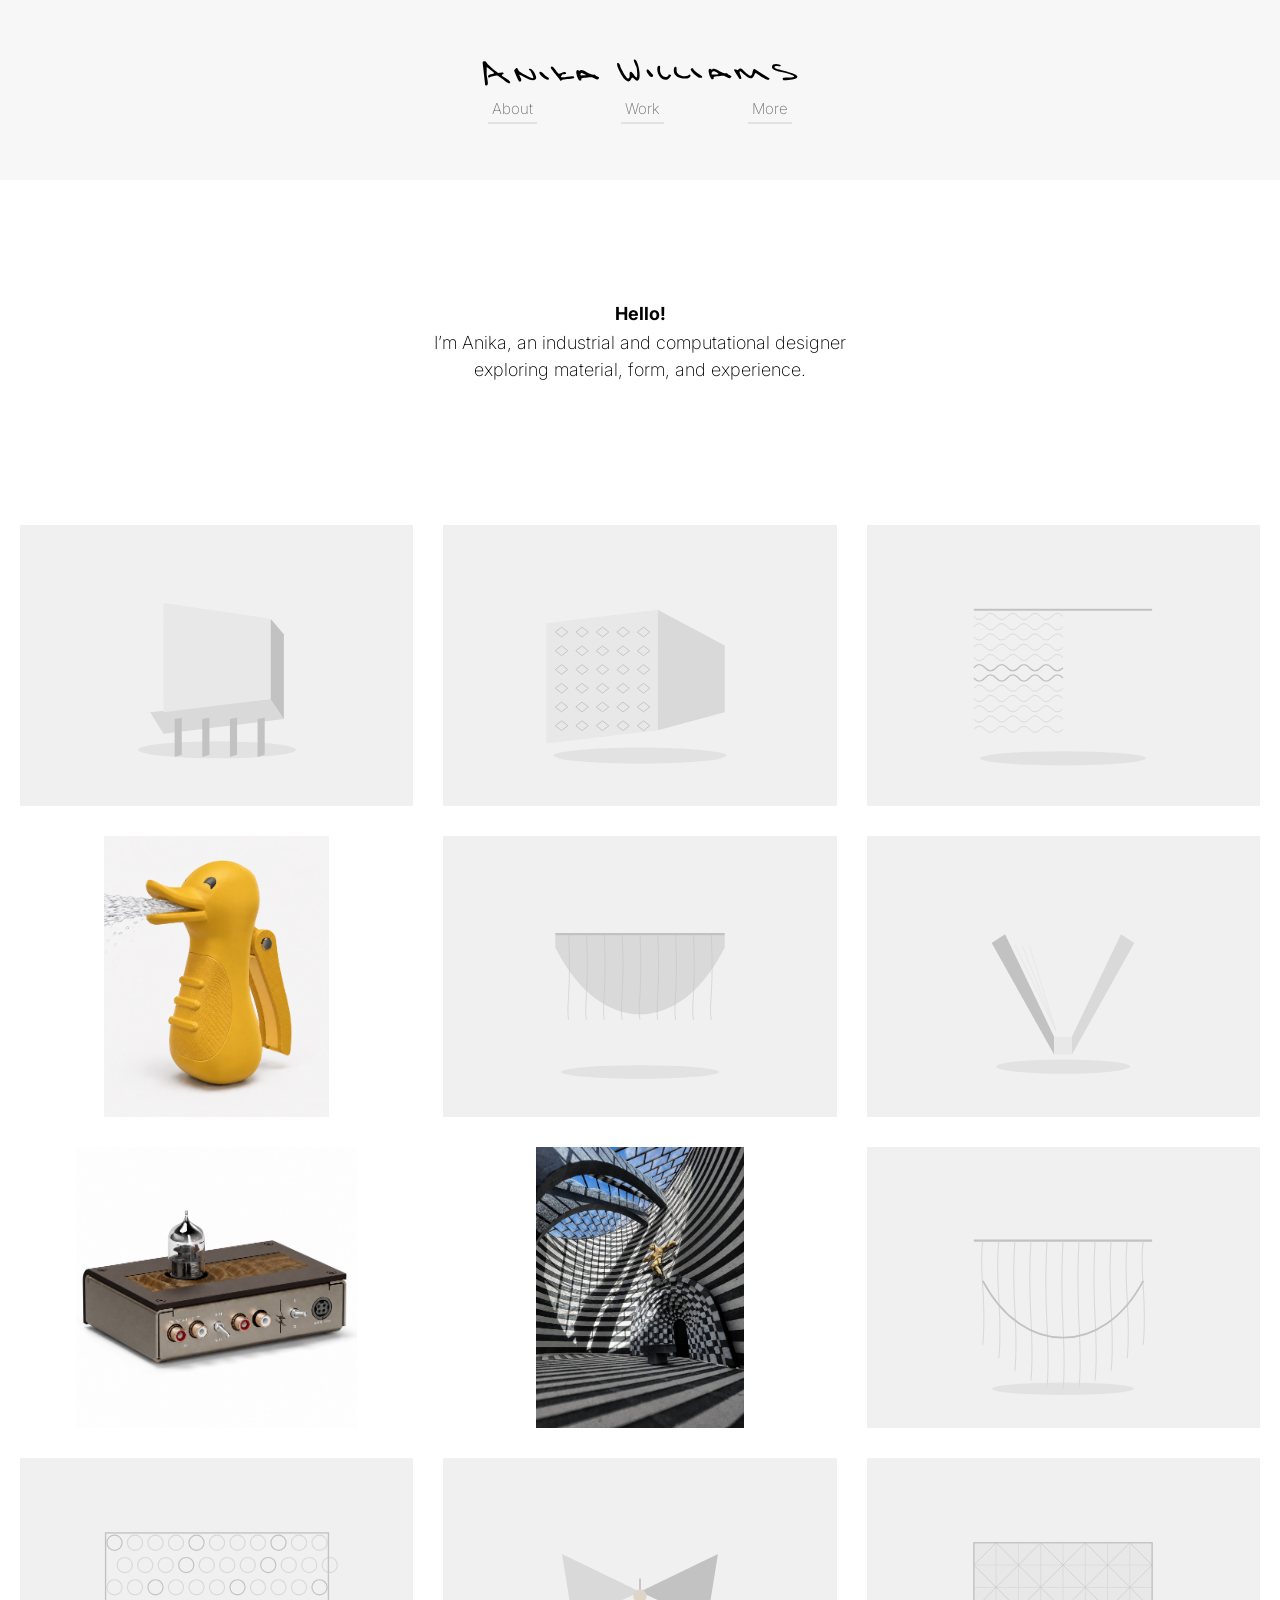
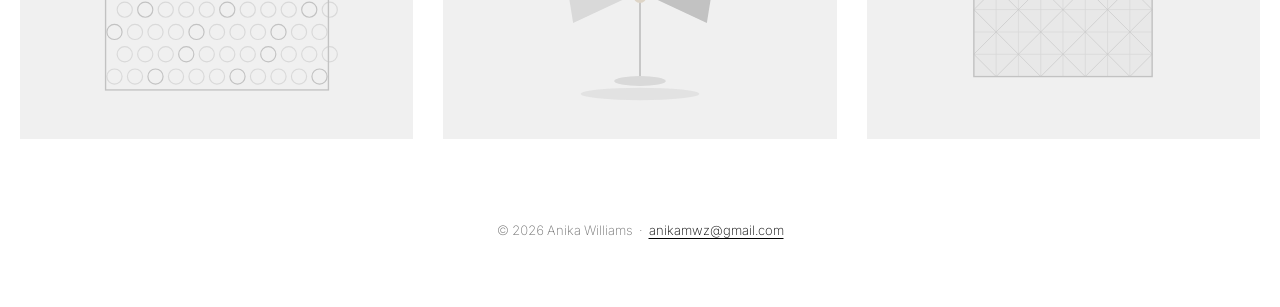
==== commit 08c642b6: "feat: replace g street tile with duck nozzle" ====
--- a/work-page/index.html
+++ b/work-page/index.html
@@ -66,10 +66,10 @@
     </figure></li>
 
     <li class="tile"><figure>
-      <a href="project.html?p=g-street" aria-label="G Street Installation — Urban research">
-        <img src="assets/g-street.svg" alt="" width="884" height="630" loading="lazy" decoding="async">
+      <a href="project.html?p=duck-nozzle">
+        <img class="hero-contain" src="assets/heroes/duck-nozzle.png?v=20260828" alt="Yellow duck-shaped hose nozzle spraying water" width="1122" height="1402" loading="lazy" decoding="async">
       </a>
-      <figcaption><h2 class="t">G Street Installation</h2><span class="c">Urban research</span></figcaption>
+      <figcaption><h2 class="t">Duck Nozzle</h2><span class="c">Product</span></figcaption>
     </figure></li>
 
     <li class="tile"><figure>
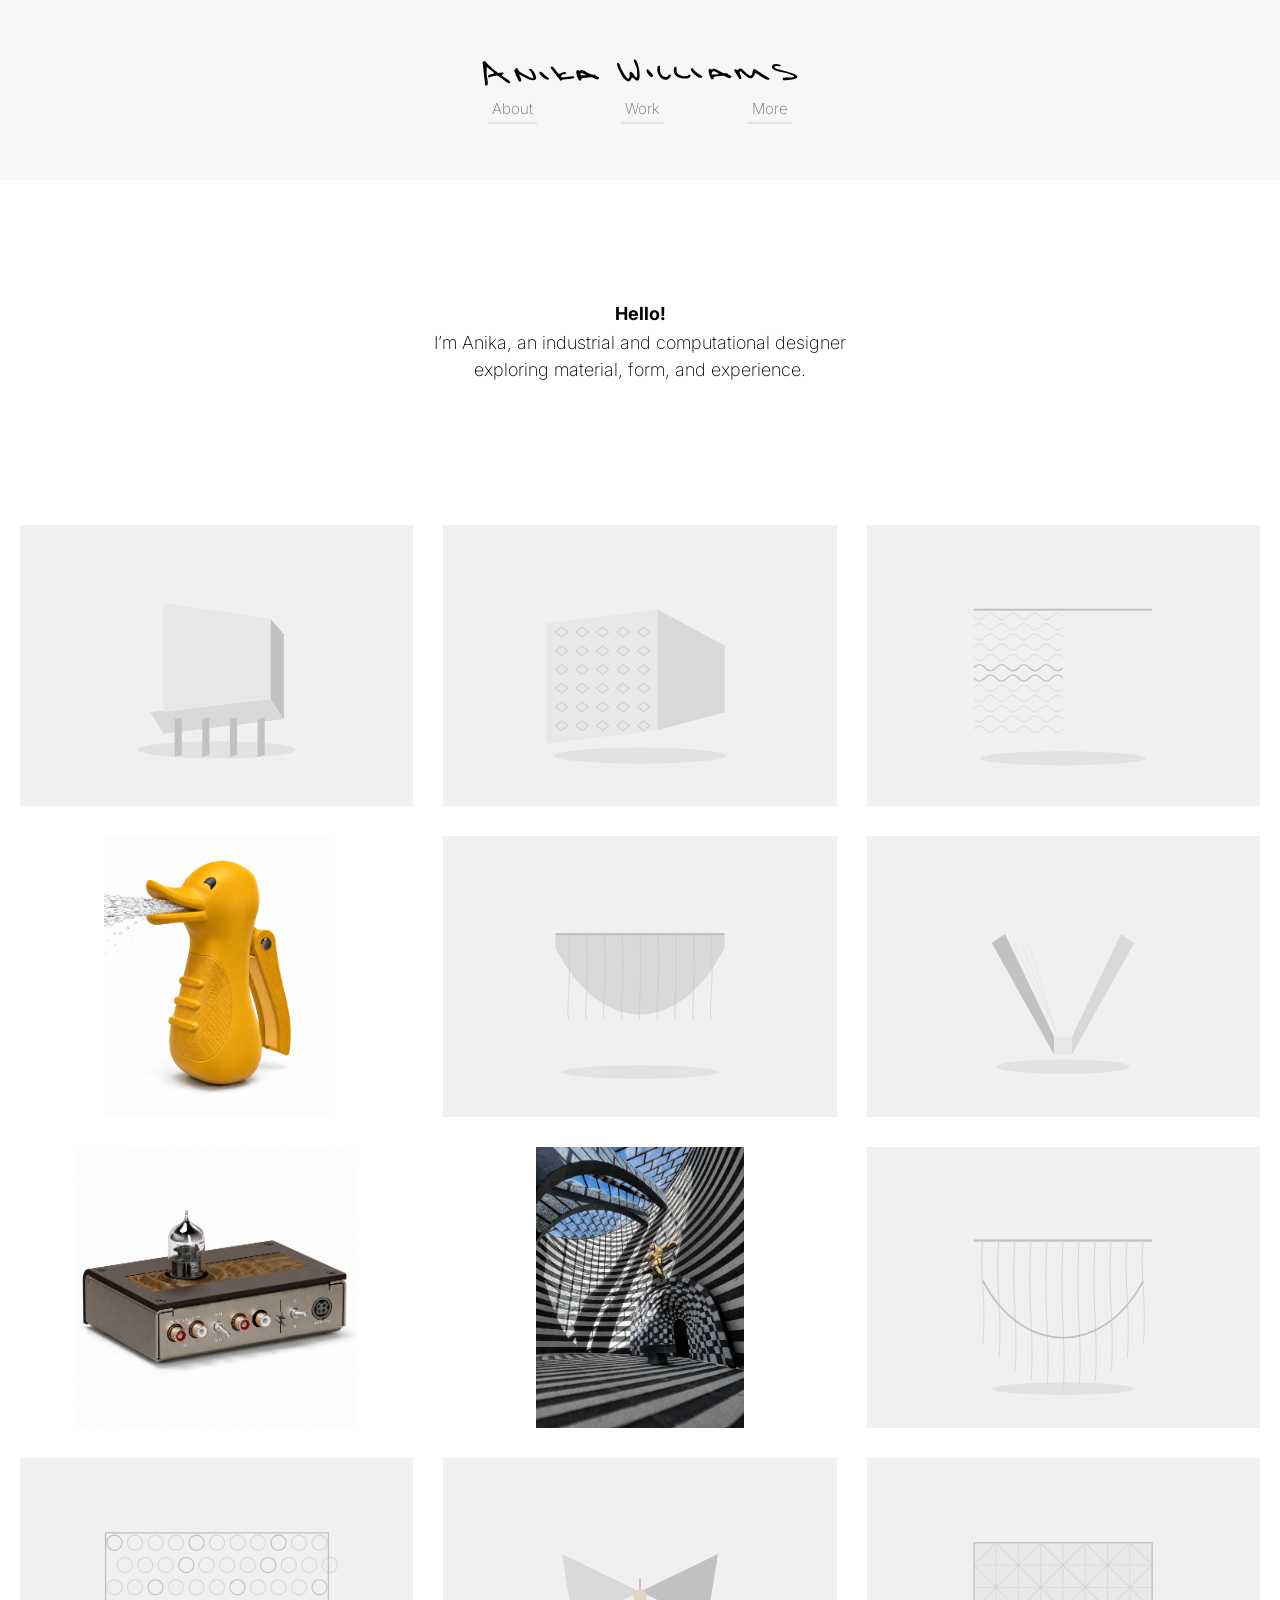
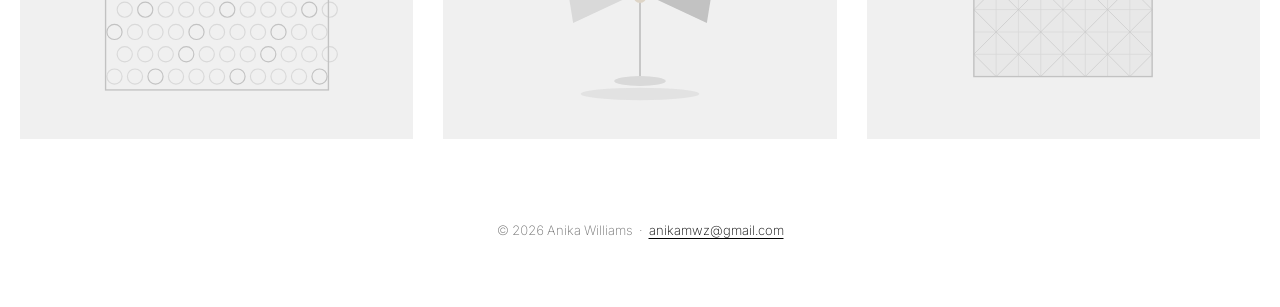
==== commit 1da4e1db: "fix: blend duck nozzle hero with page" ====
--- a/work-page/index.html
+++ b/work-page/index.html
@@ -67,7 +67,7 @@
 
     <li class="tile"><figure>
       <a href="project.html?p=duck-nozzle">
-        <img class="hero-contain" src="assets/heroes/duck-nozzle.png?v=20260828" alt="Yellow duck-shaped hose nozzle spraying water" width="1122" height="1402" loading="lazy" decoding="async">
+        <img class="hero-contain" src="assets/heroes/duck-nozzle.png?v=20260828-white" alt="Yellow duck-shaped hose nozzle spraying water" width="1122" height="1402" loading="lazy" decoding="async">
       </a>
       <figcaption><h2 class="t">Duck Nozzle</h2><span class="c">Product</span></figcaption>
     </figure></li>
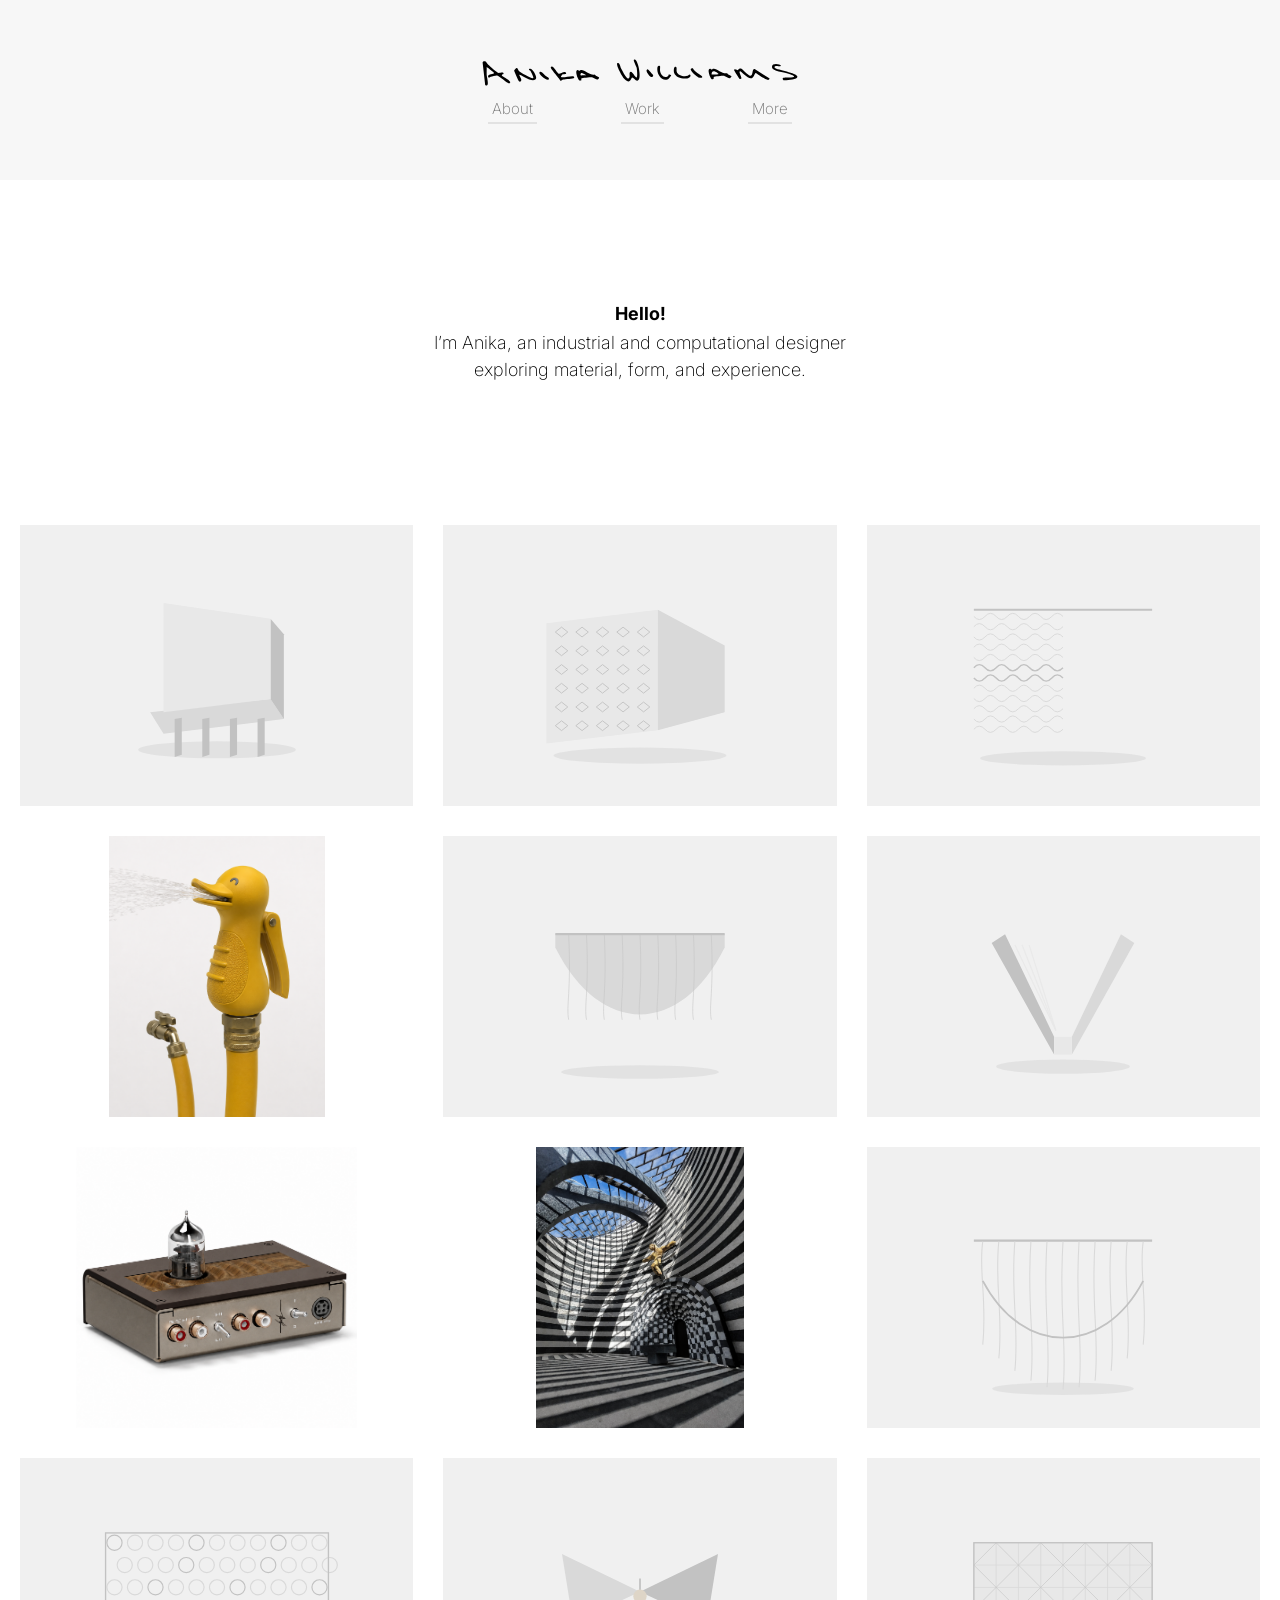
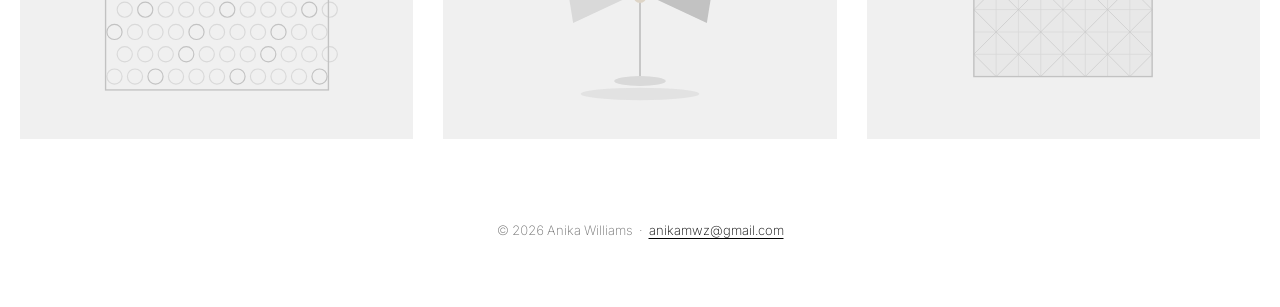
==== commit 7d8bfe20: "feat: rename childrens hose project" ====
--- a/work-page/index.html
+++ b/work-page/index.html
@@ -67,9 +67,9 @@
 
     <li class="tile"><figure>
       <a href="project.html?p=duck-nozzle">
-        <img class="hero-contain" src="assets/heroes/duck-nozzle.png?v=20260828-white" alt="Yellow duck-shaped hose nozzle spraying water" width="1122" height="1402" loading="lazy" decoding="async">
+        <img class="hero-contain" src="assets/heroes/duck-nozzle.png?v=20260828-hose" alt="Yellow duck-shaped garden hose and shower head spraying water" width="1100" height="1430" loading="lazy" decoding="async">
       </a>
-      <figcaption><h2 class="t">Duck Nozzle</h2><span class="c">Product</span></figcaption>
+      <figcaption><h2 class="t">Children's garden hose and shower head</h2><span class="c">Product</span></figcaption>
     </figure></li>
 
     <li class="tile"><figure>
--- a/work-page/styles.css
+++ b/work-page/styles.css
@@ -348,7 +348,6 @@
 
    Column counts step 4 -> 2 -> 1 so the flex rows always divide evenly; at
    3 the fourth column would wrap alone as an orphan. */
-
 .more-wall {
   display: flex;
   flex-wrap: wrap;
@@ -370,6 +369,15 @@
   width: 100%;
   height: auto;            /* load-bearing: width/height attrs would pin it */
   background: var(--tile-ground);
+}
+.more-wall img.more-fill {
+  aspect-ratio: var(--frame);
+  object-fit: cover;
+  object-position: center;
+}
+.more-wall img.more-fill--contain {
+  object-fit: contain;
+  background: #FFF;
 }
 
 @media (max-width: 1279.98px) {
